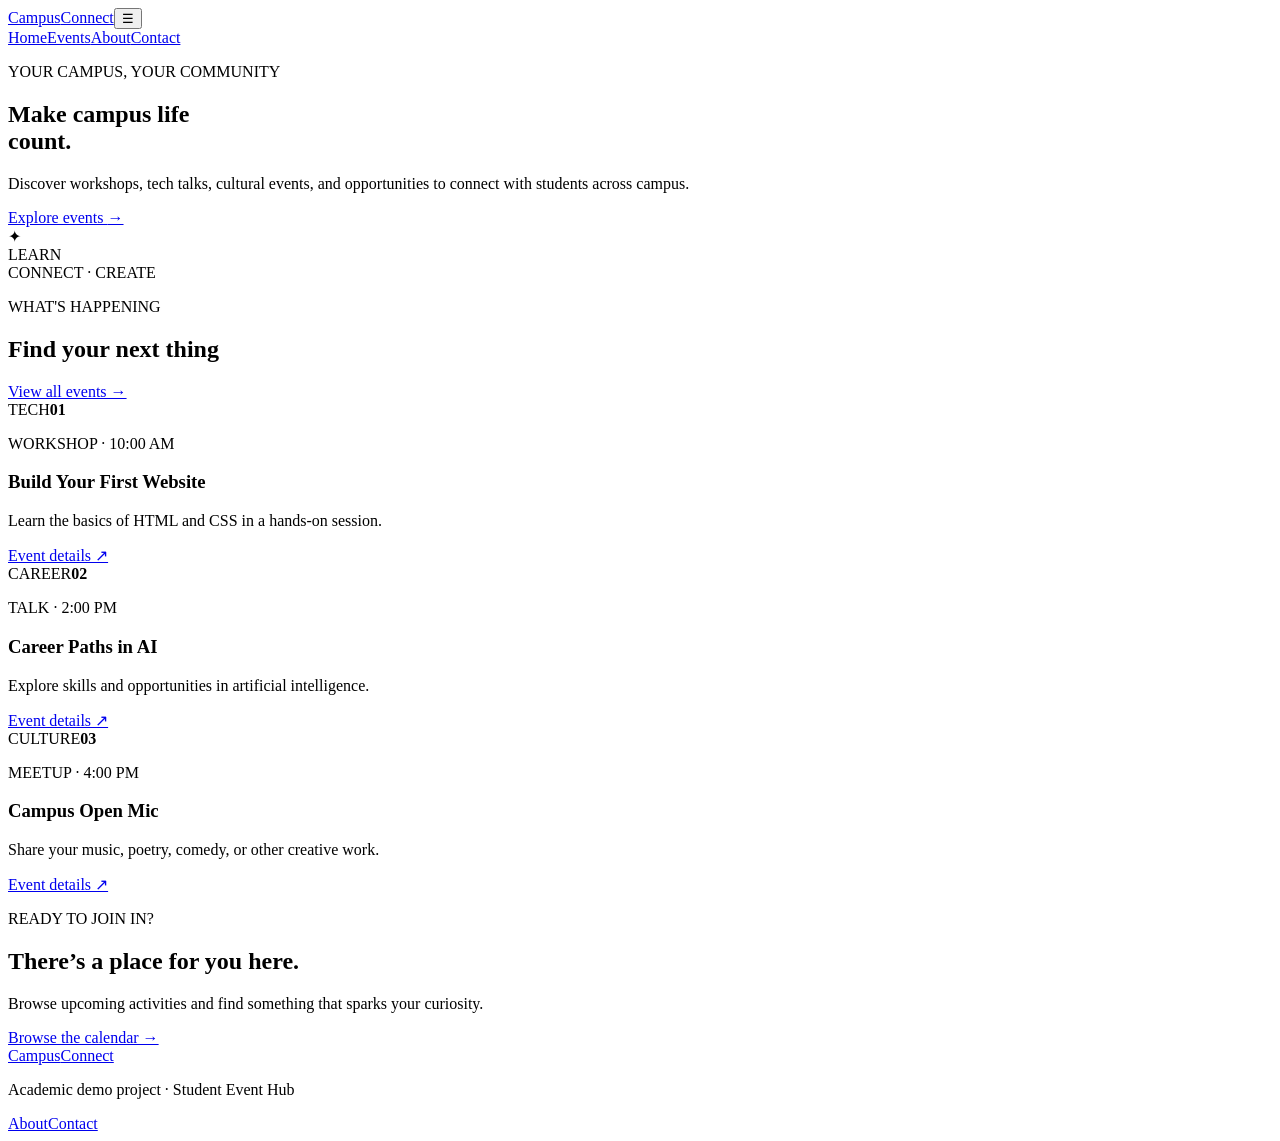
==== index.html @ 07cb08f5 "Add files via upload" ====
<!doctype html>
<html lang="en">
<head>
<meta charset="utf-8"><meta name="viewport" content="width=device-width, initial-scale=1">
<title>CampusConnect | Student Event Hub</title><link rel="stylesheet" href="assets/style.css">
</head><body>
<header class="site-header"><a class="logo" href="index.html">Campus<span>Connect</span></a><button class="menu-toggle" aria-label="Toggle menu" aria-expanded="false">☰</button><nav class="nav"><a class="current" href="index.html">Home</a><a href="events.html">Events</a><a href="about.html">About</a><a href="contact.html">Contact</a></nav></header>
<main>
<section class="hero"><div class="hero-copy"><p class="eyebrow">YOUR CAMPUS, YOUR COMMUNITY</p><h1>Make campus life<br><span>count.</span></h1><p>Discover workshops, tech talks, cultural events, and opportunities to connect with students across campus.</p><a class="button" href="events.html">Explore events <b>→</b></a></div><div class="hero-card"><div class="orbit orbit-one"></div><div class="orbit orbit-two"></div><div class="hero-symbol">✦</div><div class="floating-tag tag-top">LEARN</div><div class="floating-tag tag-bottom">CONNECT · CREATE</div></div></section>
<section class="section wrap"><div class="section-heading"><div><p class="eyebrow">WHAT'S HAPPENING</p><h2>Find your next thing</h2></div><a class="text-link" href="events.html">View all events →</a></div>
<div class="feature-grid">
<article class="event-card"><div class="event-art art-blue"><span>TECH</span><strong>01</strong></div><div class="event-body"><p class="meta">WORKSHOP · 10:00 AM</p><h3>Build Your First Website</h3><p>Learn the basics of HTML and CSS in a hands-on session.</p><a href="events.html#web-workshop">Event details ↗</a></div></article>
<article class="event-card"><div class="event-art art-orange"><span>CAREER</span><strong>02</strong></div><div class="event-body"><p class="meta">TALK · 2:00 PM</p><h3>Career Paths in AI</h3><p>Explore skills and opportunities in artificial intelligence.</p><a href="events.html#ai-talk">Event details ↗</a></div></article>
<article class="event-card"><div class="event-art art-green"><span>CULTURE</span><strong>03</strong></div><div class="event-body"><p class="meta">MEETUP · 4:00 PM</p><h3>Campus Open Mic</h3><p>Share your music, poetry, comedy, or other creative work.</p><a href="events.html#open-mic">Event details ↗</a></div></article>
</div></section>
<section class="cta wrap"><div><p class="eyebrow">READY TO JOIN IN?</p><h2>There’s a place for you here.</h2><p>Browse upcoming activities and find something that sparks your curiosity.</p></div><a class="button button-light" href="events.html">Browse the calendar →</a></section>
</main><footer class="footer"><a class="logo" href="index.html">Campus<span>Connect</span></a><p>Academic demo project · Student Event Hub</p><div><a href="about.html">About</a><a href="contact.html">Contact</a></div></footer>
<script src="assets/script.js"></script></body></html>
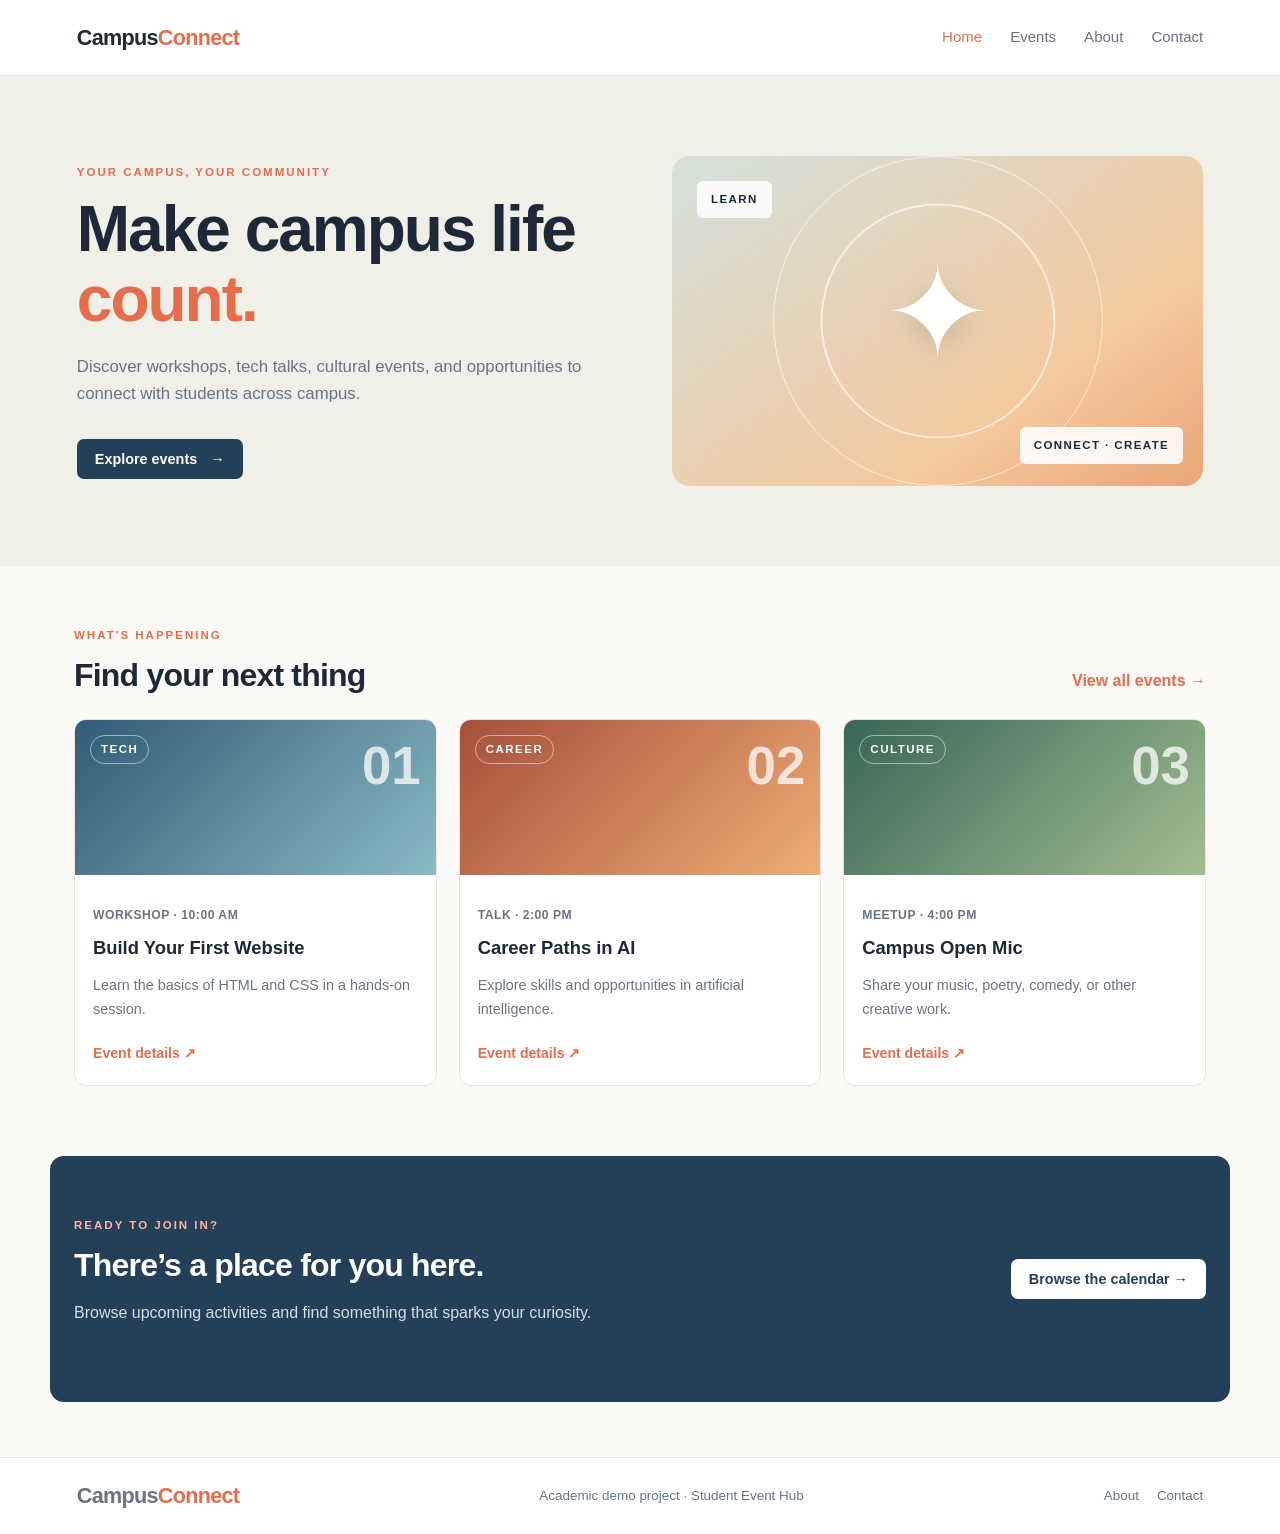
==== commit 2c180d02: "Fix stylesheet and script paths in index.html" ====
--- a/index.html
+++ b/index.html
@@ -2,7 +2,7 @@
 <html lang="en">
 <head>
 <meta charset="utf-8"><meta name="viewport" content="width=device-width, initial-scale=1">
-<title>CampusConnect | Student Event Hub</title><link rel="stylesheet" href="assets/style.css">
+<title>CampusConnect | Student Event Hub</title><link rel="stylesheet" href="style.css">
 </head><body>
 <header class="site-header"><a class="logo" href="index.html">Campus<span>Connect</span></a><button class="menu-toggle" aria-label="Toggle menu" aria-expanded="false">☰</button><nav class="nav"><a class="current" href="index.html">Home</a><a href="events.html">Events</a><a href="about.html">About</a><a href="contact.html">Contact</a></nav></header>
 <main>
@@ -15,4 +15,4 @@
 </div></section>
 <section class="cta wrap"><div><p class="eyebrow">READY TO JOIN IN?</p><h2>There’s a place for you here.</h2><p>Browse upcoming activities and find something that sparks your curiosity.</p></div><a class="button button-light" href="events.html">Browse the calendar →</a></section>
 </main><footer class="footer"><a class="logo" href="index.html">Campus<span>Connect</span></a><p>Academic demo project · Student Event Hub</p><div><a href="about.html">About</a><a href="contact.html">Contact</a></div></footer>
-<script src="assets/script.js"></script></body></html>+<script src="script.js"></script></body></html>
--- a/style.css
+++ b/style.css
@@ -0,0 +1,4 @@
+@import url('https://fonts.googleapis.com/css2?family=DM+Sans:wght@400;500;600;700&family=Manrope:wght@400;500;600;700;800&display=swap');
+:root{--ink:#1d2939;--muted:#687486;--accent:#e66c4b;--paper:#faf9f6;--line:#e9e6df;--white:#fff;--navy:#243f58}
+*{box-sizing:border-box}html{scroll-behavior:smooth}body{margin:0;background:var(--paper);color:var(--ink);font:16px/1.65 'DM Sans',sans-serif}a{color:inherit;text-decoration:none}.site-header{height:76px;padding:0 max(6vw,22px);display:flex;align-items:center;justify-content:space-between;background:#fff;border-bottom:1px solid var(--line)}.logo{font:800 1.35rem Manrope,sans-serif;letter-spacing:-.7px}.logo span{color:var(--accent)}.nav{display:flex;gap:28px;color:var(--muted);font-size:.94rem}.nav a:hover,.nav a.current{color:var(--accent)}.menu-toggle{display:none;background:none;border:0;font-size:1.5rem;color:var(--ink)}.hero{display:grid;grid-template-columns:1fr 1fr;align-items:center;gap:5vw;padding:68px max(6vw,22px);background:#f0efe8;min-height:490px}.hero-copy{max-width:520px}.eyebrow{color:var(--accent);font-size:.72rem;letter-spacing:2px;font-weight:700;margin:0 0 12px}.hero h1,.page h1{font:800 clamp(2.8rem,5vw,4.5rem)/1.1 Manrope,sans-serif;letter-spacing:-2px;margin:0 0 18px}.hero h1 span{color:var(--accent)}.hero-copy>p:not(.eyebrow),.intro{color:var(--muted);max-width:570px;font-size:1.05rem}.button{display:inline-flex;align-items:center;justify-content:center;gap:13px;background:var(--navy);color:#fff;border:0;border-radius:7px;padding:12px 18px;font:700 .9rem 'DM Sans',sans-serif;cursor:pointer;transition:background .2s,transform .2s}.button:hover{background:var(--accent);transform:translateY(-1px)}.hero-copy .button{margin-top:14px}.hero-card{height:330px;border-radius:18px;position:relative;overflow:hidden;background:linear-gradient(145deg,#d4e1dc,#f4c99e 70%,#eaa477)}.orbit{position:absolute;border:1px solid #fff9;border-radius:50%;width:330px;height:330px;left:50%;top:50%;transform:translate(-50%,-50%)}.orbit-two{width:235px;height:235px;border-width:2px}.hero-symbol{position:absolute;left:50%;top:50%;transform:translate(-50%,-54%);font-size:8rem;color:#fff;text-shadow:0 8px 30px #4e677b38}.floating-tag{position:absolute;background:#ffffffdc;padding:9px 14px;border-radius:6px;font-size:.72rem;font-weight:800;letter-spacing:1.4px}.tag-top{top:25px;left:25px}.tag-bottom{right:20px;bottom:22px}.wrap{max-width:1180px;margin:auto;padding:60px 24px}.section-heading{display:flex;align-items:end;justify-content:space-between;margin-bottom:25px}.section-heading h2,.cta h2{font:800 2rem Manrope,sans-serif;letter-spacing:-.8px;margin:0}.text-link{color:var(--accent);font-weight:700}.feature-grid{display:grid;grid-template-columns:repeat(3,minmax(0,1fr));gap:22px}.event-card{border:1px solid var(--line);border-radius:12px;overflow:hidden;background:#fff;transition:transform .2s,box-shadow .2s}.event-card:hover{transform:translateY(-4px);box-shadow:0 12px 28px #263d4b12}.event-art{height:155px;padding:15px;display:flex;justify-content:space-between;align-items:flex-start;color:#fff}.event-art span{font-size:.72rem;letter-spacing:1.5px;font-weight:700;border:1px solid #ffffff80;border-radius:30px;padding:4px 10px}.event-art strong{font:800 3.3rem Manrope,sans-serif;opacity:.75}.art-blue{background:linear-gradient(135deg,#315b77,#8abac4)}.art-orange{background:linear-gradient(135deg,#a64f3b,#f0ad75)}.art-green{background:linear-gradient(135deg,#376657,#a4bd91)}.art-purple{background:linear-gradient(135deg,#61527c,#bba9d1)}.event-body{padding:18px}.meta{font-size:.76rem;color:var(--muted);letter-spacing:.5px;font-weight:700}.event-body h3{font:700 1.15rem Manrope,sans-serif;margin:4px 0 8px}.event-body>p:not(.meta){color:var(--muted);font-size:.9rem;min-height:52px}.event-body a{color:var(--accent);font-weight:700;font-size:.88rem}.cta{margin-top:10px;margin-bottom:55px;border-radius:14px;background:var(--navy);color:#fff;display:flex;justify-content:space-between;align-items:center;gap:30px}.cta .eyebrow{color:#ffb79f}.cta p:not(.eyebrow){color:#d6e0e7;max-width:540px}.button-light{background:#fff;color:var(--navy);white-space:nowrap}.footer{display:flex;align-items:center;justify-content:space-between;gap:20px;padding:25px max(6vw,22px);background:#fff;border-top:1px solid var(--line);color:var(--muted);font-size:.84rem}.footer p{margin:0}.footer>div{display:flex;gap:18px}.footer>div a:hover{color:var(--accent)}.page{min-height:70vh;padding-top:54px}.page h1{font-size:clamp(2.4rem,4vw,3.5rem);letter-spacing:-1.5px}.filters{display:flex;gap:14px;margin:28px 0 10px}.search-box,.filter-label{display:flex;align-items:center;gap:10px;background:#fff;border:1px solid #deded8;border-radius:7px;padding:0 13px;color:var(--muted)}.search-box{flex:1}.search-box input{width:100%;padding:13px 0;border:0;outline:0;font:inherit}.filter-label{font-size:.85rem}.filter-label select{border:0;background:transparent;padding:12px 0;font:inherit;color:var(--ink);outline:0}.result-count{color:var(--muted);font-size:.85rem;margin:15px 0}.event-list{display:grid;gap:15px}.event-row{display:grid;grid-template-columns:65px 78px minmax(0,1fr) auto;gap:18px;align-items:center;background:#fff;border:1px solid var(--line);border-radius:12px;padding:18px}.date-tile{display:flex;flex-direction:column;align-items:center;justify-content:center;background:#f4eee7;border-radius:8px;height:70px;color:var(--accent)}.date-tile b{font:800 1.55rem Manrope,sans-serif;line-height:1.25}.date-tile span{font-size:.7rem;font-weight:800;letter-spacing:1px}.row-art{width:78px;height:78px;border-radius:9px;display:grid;place-items:center;color:#fff;font-size:2rem}.row-content h2{font:800 1.13rem Manrope,sans-serif;margin:5px 0}.row-content p{color:var(--muted);font-size:.88rem;margin:4px 0}.row-content .meta{display:block;margin-top:7px}.pill{font-size:.7rem;font-weight:800;color:var(--accent);background:#fbece6;padding:4px 8px;border-radius:20px}.hidden{display:none!important}.empty{padding:30px;background:#fff;border-radius:10px;color:var(--muted)}.toast{position:fixed;bottom:24px;right:24px;max-width:380px;padding:14px 18px;border-radius:9px;background:var(--navy);color:white;box-shadow:0 8px 30px #0002;opacity:0;transform:translateY(12px);pointer-events:none;transition:.25s}.toast.show{opacity:1;transform:translateY(0)}.about-banner{margin:32px 0;background:#e9e9df;border-radius:14px;padding:35px;display:flex;align-items:center;gap:25px}.about-banner h2{font:800 1.8rem Manrope,sans-serif;margin:0}.about-star{width:90px;height:90px;flex:none;border-radius:50%;display:grid;place-items:center;background:var(--accent);color:white;font-size:3rem}.about-features{margin:26px 0 38px}.plain-card{background:#fff;border:1px solid var(--line);border-radius:10px;padding:23px}.plain-card h3{font:800 1.1rem Manrope,sans-serif;margin:12px 0 5px}.plain-card p{color:var(--muted);font-size:.92rem}.icon-circle{width:42px;height:42px;display:grid;place-items:center;border-radius:50%;background:#fbece6;color:var(--accent);font-size:1.3rem}.tech-tags{display:flex;gap:10px;flex-wrap:wrap;margin:15px 0}.tech-tags span{background:#e9edf0;color:var(--navy);padding:7px 12px;border-radius:30px;font-weight:700;font-size:.82rem}.note{font-size:.85rem;color:var(--muted);margin:24px 0}.contact-layout{display:grid;grid-template-columns:1fr 1fr;gap:8vw;align-items:start}.contact-note{background:#f0efe8;border-left:4px solid var(--accent);padding:16px 18px;border-radius:0 8px 8px 0;margin-top:28px}.contact-note p{margin:5px 0 0;color:var(--muted);font-size:.9rem}.contact-form{display:flex;flex-direction:column;gap:9px;background:#fff;border:1px solid var(--line);border-radius:12px;padding:25px}.contact-form label{font-size:.87rem;font-weight:700}.contact-form input,.contact-form select,.contact-form textarea{font:inherit;padding:11px 12px;border:1px solid #deded8;border-radius:6px;background:#fff;outline-color:#88aaa8}.contact-form textarea{resize:vertical}.contact-form .button{align-self:flex-start;margin-top:8px}.form-status{color:#2e7059;font-weight:700;font-size:.9rem}
+@media(max-width:850px){.hero{grid-template-columns:1fr;padding-top:45px}.hero-card{height:260px}.feature-grid{grid-template-columns:repeat(2,minmax(0,1fr))}.event-row{grid-template-columns:55px 65px minmax(0,1fr)}.event-row .register-btn{grid-column:3;justify-self:start}.row-art{width:65px;height:65px}.contact-layout{grid-template-columns:1fr;gap:30px}.cta{align-items:flex-start;flex-direction:column}.footer{flex-wrap:wrap}}@media(max-width:560px){.site-header{height:auto;min-height:70px;flex-wrap:wrap;padding-top:14px;padding-bottom:14px}.menu-toggle{display:block}.nav{display:none;flex-basis:100%;flex-direction:column;gap:0;padding-top:10px}.nav.open{display:flex}.nav a{padding:8px 0}.wrap{padding:40px 18px}.hero{padding:40px 18px}.hero h1{font-size:2.8rem}.feature-grid{grid-template-columns:1fr}.section-heading{align-items:flex-start;flex-direction:column;gap:8px}.event-row{grid-template-columns:50px minmax(0,1fr);gap:12px}.date-tile{grid-row:1;width:50px}.row-art{display:none}.row-content{grid-column:2}.event-row .register-btn{grid-column:2}.filters{flex-direction:column}.search-box,.filter-label{min-height:48px}.filter-label{justify-content:space-between}.about-banner{padding:22px;align-items:flex-start;flex-direction:column}.footer{align-items:flex-start;flex-direction:column}.footer>div{margin-top:4px}}
